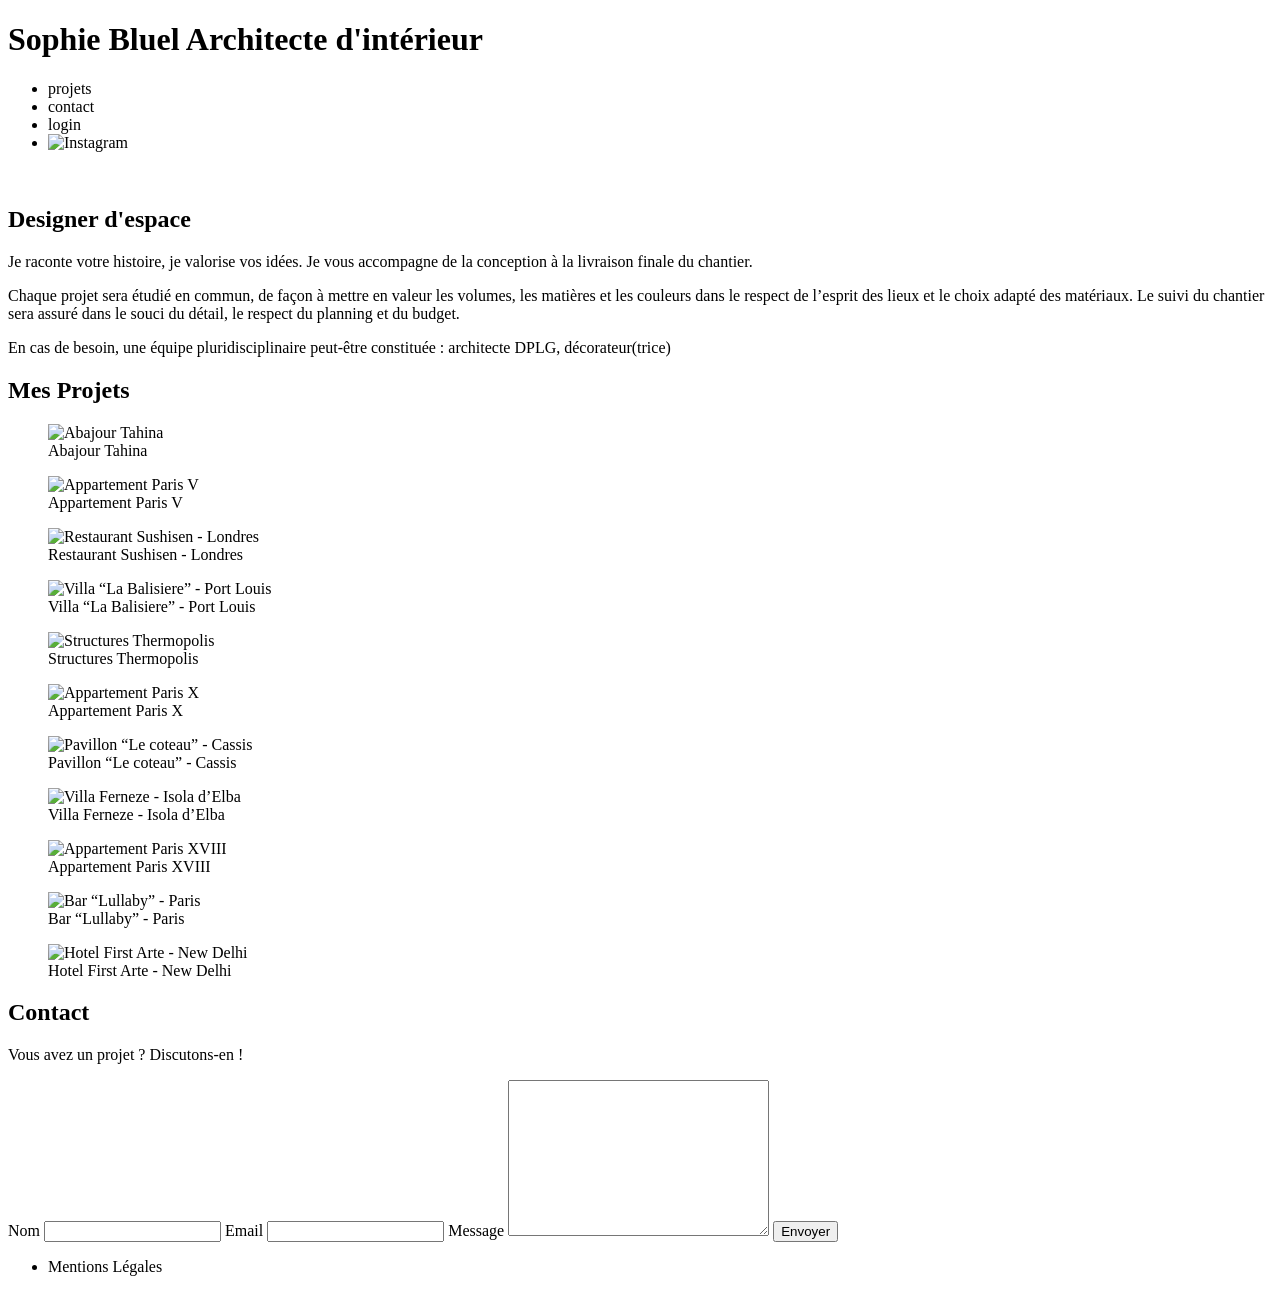
==== FrontEnd/index.html @ a255d17b "implementation des boutons de filtres par categorie" ====
<!DOCTYPE html>
<html lang="fr">
<head>
	<meta charset="UTF-8">
	<title>Sophie Bluel - Architecte d'intérieur</title>
	<meta name="viewport" content="width=device-width, initial-scale=1.0">
	<link rel="preconnect" href="https://fonts.googleapis.com">
	<link rel="preconnect" href="https://fonts.gstatic.com" crossorigin>
	<link href="https://fonts.googleapis.com/css2?family=Syne:wght@700;800&family=Work+Sans&display=swap" rel="stylesheet">
	<meta name="description" content="">
	<link rel="stylesheet" href="./assets/style.css">
	<script src="./api.js" defer></script>
	<script src="./gallery.js" defer></script>
</head>
<body>
<header>
	<h1>Sophie Bluel <span>Architecte d'intérieur</span></h1>
	<nav>
		<ul>
			<li>projets</li>
			<li>contact</li>
			<li>login</li>
			<li><img src="./assets/icons/instagram.png" alt="Instagram"></li>
		</ul>
	</nav>
</header>
<main>
	<section id="introduction">
		<figure>
			<img src="./assets/images/sophie-bluel.png" alt="">
		</figure>
		<article>
			<h2>Designer d'espace</h2>
			<p>Je raconte votre histoire, je valorise vos idées. Je vous accompagne de la conception à la livraison finale du chantier.</p>
			<p>Chaque projet sera étudié en commun, de façon à mettre en valeur les volumes, les matières et les couleurs dans le respect de l’esprit des lieux et le choix adapté des matériaux. Le suivi du chantier sera assuré dans le souci du détail, le respect du planning et du budget.</p>
			<p>En cas de besoin, une équipe pluridisciplinaire peut-être constituée : architecte DPLG, décorateur(trice)</p>
		</article>
	</section>
	<section id="portfolio">
		<h2>Mes Projets</h2>
		<div class="gallery">
			<figure>
				<img src="assets/images/abajour-tahina.png" alt="Abajour Tahina">
				<figcaption>Abajour Tahina</figcaption>
			</figure>
			<figure>
				<img src="assets/images/appartement-paris-v.png" alt="Appartement Paris V">
				<figcaption>Appartement Paris V</figcaption>
			</figure>
			<figure>
				<img src="assets/images/restaurant-sushisen-londres.png" alt="Restaurant Sushisen - Londres">
				<figcaption>Restaurant Sushisen - Londres</figcaption>
			</figure>
			<figure>
				<img src="assets/images/la-balisiere.png" alt="Villa “La Balisiere” - Port Louis">
				<figcaption>Villa “La Balisiere” - Port Louis</figcaption>
			</figure>
			<figure>
				<img src="assets/images/structures-thermopolis.png" alt="Structures Thermopolis">
				<figcaption>Structures Thermopolis</figcaption>
			</figure>
			<figure>
				<img src="assets/images/appartement-paris-x.png" alt="Appartement Paris X">
				<figcaption>Appartement Paris X</figcaption>
			</figure>
			<figure>
				<img src="assets/images/le-coteau-cassis.png" alt="Pavillon “Le coteau” - Cassis">
				<figcaption>Pavillon “Le coteau” - Cassis</figcaption>
			</figure>
			<figure>
				<img src="assets/images/villa-ferneze.png" alt="Villa Ferneze - Isola d’Elba">
				<figcaption>Villa Ferneze - Isola d’Elba</figcaption>
			</figure>
			<figure>
				<img src="assets/images/appartement-paris-xviii.png" alt="Appartement Paris XVIII">
				<figcaption>Appartement Paris XVIII</figcaption>
			</figure>
			<figure>
				<img src="assets/images/bar-lullaby-paris.png" alt="Bar “Lullaby” - Paris">
				<figcaption>Bar “Lullaby” - Paris</figcaption>
			</figure>
			<figure>
				<img src="assets/images/hotel-first-arte-new-delhi.png" alt="Hotel First Arte - New Delhi">
				<figcaption>Hotel First Arte - New Delhi</figcaption>
			</figure>
		</div>
	</section>
	<section id="contact">
		<h2>Contact</h2>
		<p>Vous avez un projet ? Discutons-en !</p>
		<form action="#" method="post">
			<label for="name">Nom</label>
			<input type="text" name="name" id="name">
			<label for="email">Email</label>
			<input type="email" name="email" id="email">
			<label for="message">Message</label>
			<textarea name="message" id="message" cols="30" rows="10"></textarea>
			<input type="submit" value="Envoyer">
		</form>
	</section>
</main>

<footer>
	<nav>
		<ul>
			<li>Mentions Légales</li>
		</ul>
	</nav>
</footer>
</body>
</html>
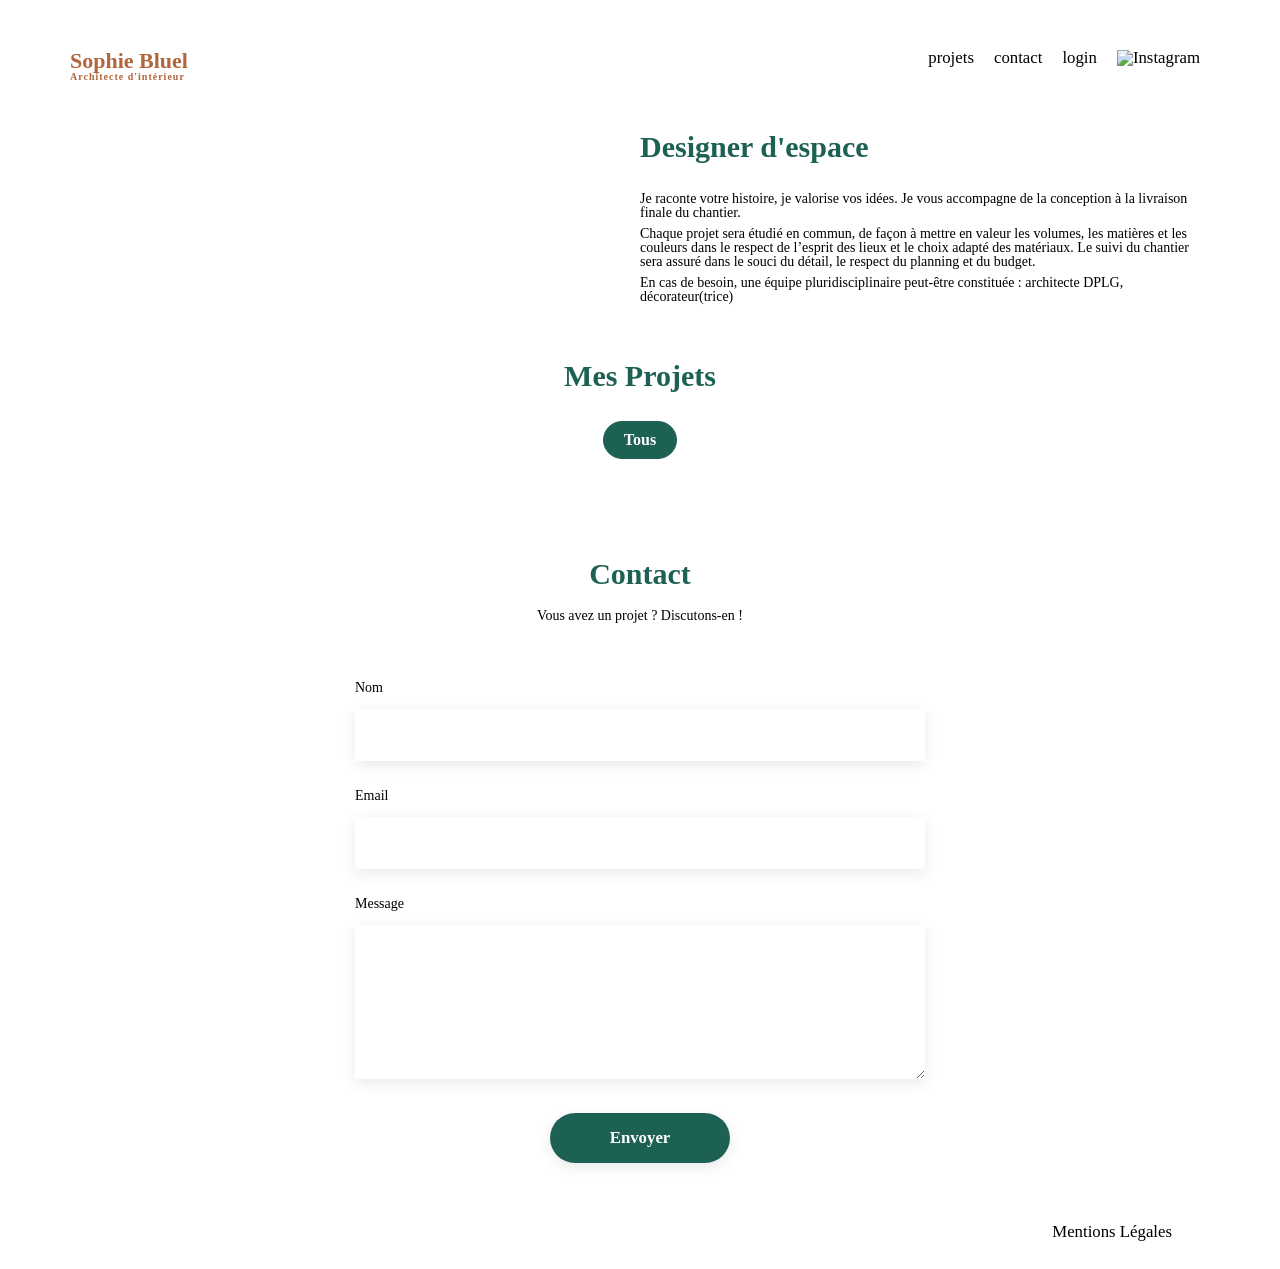
==== commit ccc65a8d: "correction validation et fermeture" ====
--- a/FrontEnd/index.html
+++ b/FrontEnd/index.html
@@ -9,8 +9,8 @@
 	<link href="https://fonts.googleapis.com/css2?family=Syne:wght@700;800&family=Work+Sans&display=swap" rel="stylesheet">
 	<meta name="description" content="">
 	<link rel="stylesheet" href="./assets/style.css">
-	<script src="./api.js" defer></script>
-	<script src="./gallery.js" defer></script>
+	<link rel="stylesheet" href="https://cdnjs.cloudflare.com/ajax/libs/font-awesome/6.2.1/css/all.min.css" crossorigin="anonymous" referrerpolicy="no-referrer" />
+	<script type="module" src="./assets/js/main.js" defer></script>
 </head>
 <body>
 <header>
@@ -19,7 +19,7 @@
 		<ul>
 			<li>projets</li>
 			<li>contact</li>
-			<li>login</li>
+			<li><a href="login.html">login</a></li>
 			<li><img src="./assets/icons/instagram.png" alt="Instagram"></li>
 		</ul>
 	</nav>
@@ -107,5 +107,40 @@
 		</ul>
 	</nav>
 </footer>
+<aside id="modal" class="modal" style="display: none;">
+        <div class="modal-wrapper">
+            <button class="modal-close"><i class="fa-solid fa-xmark"></i></button>
+            
+            <div id="modal-gallery-view">
+                <h3>Galerie photo</h3>
+                <div class="modal-gallery"></div>
+                <hr class="modal-separator">
+                <button id="btn-add-photo" class="modal-btn-primary">Ajouter une photo</button>
+            </div>
+
+            <div id="modal-add-view" style="display: none;">
+                <button class="modal-back"><i class="fa-solid fa-arrow-left"></i></button>
+                <h3>Ajout photo</h3>
+                <form id="form-add-photo">
+                    <div class="upload-container">
+                        <i class="fa-regular fa-image upload-icon"></i>
+                        <label for="image-upload" class="btn-upload">+ Ajouter photo</label>
+                        <input type="file" id="image-upload" accept="image/png, image/jpeg" required hidden>
+                        <p class="upload-info">jpg, png : 4Mo max</p>
+                        <img id="image-preview" src="" alt="Anteprima" style="display: none;">
+                    </div>
+
+                    <label for="photo-title">Titre</label>
+                    <input type="text" id="photo-title" required>
+
+                    <label for="photo-category">Catégorie</label>
+                    <select id="photo-category" required></select>
+
+                    <hr class="modal-separator">
+                    <input type="submit" id="btn-submit-photo" value="Valider" disabled>
+                </form>
+            </div>
+        </div>
+    </aside>
 </body>
 </html>
--- a/FrontEnd/assets/style.css
+++ b/FrontEnd/assets/style.css
@@ -0,0 +1,516 @@
+/* http://meyerweb.com/eric/tools/css/reset/
+   v2.0 | 20110126
+   License: none (public domain)
+*/
+
+html, body, div, span, applet, object, iframe,
+h1, h2, h3, h4, h5, h6, p, blockquote, pre,
+a, abbr, acronym, address, big, cite, code,
+del, dfn, em, img, ins, kbd, q, s, samp,
+small, strike, strong, sub, sup, tt, var,
+b, u, i, center,
+dl, dt, dd, ol, ul, li,
+fieldset, form, label, legend,
+table, caption, tbody, tfoot, thead, tr, th, td,
+article, aside, canvas, details, embed,
+figure, figcaption, footer, header, hgroup,
+menu, nav, output, ruby, section, summary,
+time, mark, audio, video {
+	margin: 0;
+	padding: 0;
+	border: 0;
+	font-size: 100%;
+	font: inherit;
+	vertical-align: baseline;
+}
+/* HTML5 display-role reset for older browsers */
+article, aside, details, figcaption, figure,
+footer, header, hgroup, menu, nav, section {
+	display: block;
+}
+body {
+	line-height: 1;
+}
+ol, ul {
+	list-style: none;
+}
+blockquote, q {
+	quotes: none;
+}
+blockquote:before, blockquote:after,
+q:before, q:after {
+	content: '';
+	content: none;
+}
+table {
+	border-collapse: collapse;
+	border-spacing: 0;
+}
+/* end reset css*/
+body {
+	max-width: 1140px;
+	margin:auto;
+	font-family: 'Work Sans' ;
+	font-size: 14px;
+}
+header {
+	display: flex;
+	justify-content: space-between;
+	margin: 50px 0
+}
+section {
+	margin: 50px 0
+}
+
+h1{
+	display: flex;
+	flex-direction: column;
+	font-family: 'Syne';
+	font-size: 22px;
+	font-weight: 800;
+	color: #B1663C
+}
+
+h1 > span {
+	font-family: 'Work Sans';
+	font-size:10px;
+	letter-spacing: 0.1em;
+;
+}
+
+h2{
+	font-family: 'Syne';
+	font-weight: 700;
+	font-size: 30px;
+	color: #1D6154
+}
+nav ul {
+	display: flex;
+	align-items: center;
+	list-style-type: none;
+
+}
+nav li {
+	padding: 0 10px;
+	font-size: 1.2em;
+}
+
+nav a {
+	text-decoration: none; color: inherit;
+}
+
+li:hover {
+	color: #B1663C;
+}
+
+#introduction {
+	display: flex;
+	align-items: center;
+}
+#introduction figure {
+	flex: 1
+}
+#introduction img {
+	display: block;
+	margin: auto;
+	width: 80%;
+}
+
+#introduction article {
+	flex: 1
+}
+#introduction h2 {
+	margin-bottom: 1em;
+}
+
+#introduction p {
+	margin-bottom: 0.5em;
+}
+#portfolio h2 {
+	text-align: center;
+	margin-bottom: 1em;
+}
+
+/* Stili per i filtri */
+.filter-container {
+    display: flex;
+    justify-content: center;
+    gap: 10px;
+    margin-bottom: 50px;
+}
+
+.filter-btn {
+    font-family: 'Syne';
+    font-weight: 700;
+    font-size: 16px;
+    color: #1D6154;
+    background-color: white;
+    border: 1px solid #1D6154;
+    border-radius: 60px;
+    padding: 9px 20px;
+    cursor: pointer;
+    transition: all 0.3s ease;
+}
+
+.filter-btn:hover,
+.filter-btn.active {
+    color: white;
+    background-color: #1D6154;
+}
+
+.gallery {
+	width: 100%;
+	display: grid;
+	grid-template-columns: 1fr 1fr 1fr;
+	grid-column-gap: 20px;
+	grid-row-gap: 20px;
+}
+
+.gallery img {
+	width: 100%;
+
+}
+
+#login {
+    width: 379px;
+    margin: 150px auto;
+    text-align: center;
+}
+
+#login h2 {
+    margin-bottom: 30px;
+}
+
+#login form {
+    display: flex;
+    flex-direction: column;
+    text-align: left;
+}
+
+#login label {
+    margin: 20px 0 7px 0;
+}
+
+#login input[type="email"],
+#login input[type="password"] {
+    height: 51px;
+    font-size: 1.2em;
+    border: none;
+    box-shadow: 0px 4px 14px rgba(0, 0, 0, 0.09);
+    padding-left: 10px;
+}
+
+#login input[type="submit"] {
+    font-family: 'Syne';
+    font-weight: 700;
+    color: white;
+    background-color: #1D6154;
+    margin: 30px auto 0 auto;
+    width: 180px;
+    height: 36px;
+    text-align: center;
+    border-radius: 60px;
+    border: none;
+    cursor: pointer;
+}
+
+#login a {
+    display: block;
+    text-align: center;
+    color: #3D3D3D;
+    margin-top: 30px;
+    font-size: 14px;
+}
+
+/* --- Barra Admin in alto (Mode édition) --- */
+.admin-bar {
+    background-color: black;
+    color: white;
+    text-align: center;
+    padding: 18px 0;
+    font-family: 'Work Sans', sans-serif;
+    font-size: 16px;
+    display: flex;
+    justify-content: center;
+    align-items: center;
+    gap: 10px;
+    width: 100vw;
+	position: relative;
+    left: 50%;
+    right: 50%;
+    margin-left: -50vw;     /* Rompe i margini del contenitore principale per andare da bordo a bordo */
+    margin-right: -50vw;
+    margin-bottom: 50px;
+}
+
+/* --- Contenitore del Titolo "Mes Projets" + Pulsante "modifier" --- */
+.edit-title-container {
+    display: flex;
+    justify-content: center;
+    align-items: center;
+    gap: 30px;
+    margin-bottom: 50px;
+}
+
+.edit-title-container h2 {
+    margin-bottom: 0; /* Rimuove il margine inferiore predefinito del titolo */
+}
+
+.edit-btn {
+    color: black;
+    text-decoration: none;
+    font-family: 'Work Sans', sans-serif;
+    font-size: 14px;
+    display: flex;
+    align-items: center;
+    gap: 8px;
+    cursor: pointer;
+	padding-bottom: 30px;
+}
+
+.modal {
+    position: fixed;
+    top: 0;
+    left: 0;
+    width: 100%;
+    height: 100%;
+    background-color: rgba(0, 0, 0, 0.3);
+    display: flex;
+    justify-content: center;
+    align-items: center;
+    z-index: 1000;
+}
+
+/* Finestra bianca della modale */
+.modal-wrapper {
+    background-color: #FFFFFF;
+    border-radius: 10px;
+    width: 630px;
+    max-width: 90%;
+    padding: 60px 105px;
+    box-sizing: border-box;
+    position: relative;
+    display: flex;
+    flex-direction: column;
+}
+
+/* Pulsante di chiusura (X) e freccia indietro */
+.modal-close,
+.modal-back {
+    position: absolute;
+    top: 30px;
+    background: none;
+    border: none;
+    font-size: 20px;
+    cursor: pointer;
+    color: #000000;
+}
+
+.modal-close {
+    right: 30px;
+}
+
+.modal-back {
+    left: 30px;
+}
+
+/* Titoli all'interno della modale */
+.modal h3 {
+    font-family: 'Work Sans', sans-serif;
+    font-size: 26px;
+    font-weight: 400;
+    text-align: center;
+    color: #000000;
+    margin-bottom: 45px;
+}
+
+/* Griglia della galleria nella modale */
+.modal-gallery {
+    display: grid;
+    grid-template-columns: repeat(5, 1fr);
+    gap: 10px;
+    row-gap: 25px;
+    max-height: 400px;
+    overflow-y: auto;
+    margin-bottom: 45px;
+}
+
+/* Contenitore della singola miniatura nella modale */
+.modal-gallery figure {
+    position: relative;
+    margin: 0;
+}
+
+.modal-gallery img {
+    width: 100%;
+    height: 100px;
+    object-fit: cover;
+}
+
+/* Icona del cestino per eliminare la foto */
+.modal-gallery .delete-icon {
+    position: absolute;
+    top: 6px;
+    right: 6px;
+    background-color: #000000;
+    color: #FFFFFF;
+    width: 17px;
+    height: 17px;
+    border-radius: 2px;
+    display: flex;
+    justify-content: center;
+    align-items: center;
+    font-size: 9px;
+    cursor: pointer;
+}
+
+/* Linea separatrice */
+.modal-separator {
+    width: 100%;
+    border: none;
+    border-top: 1px solid #B3B3B3;
+    margin-bottom: 38px;
+}
+
+/* Pulsante principale "Ajouter une photo" e "Valider" */
+.modal-btn-primary,
+#btn-submit-photo {
+    font-family: 'Syne', sans-serif;
+    font-weight: 700;
+    font-size: 14px;
+    color: white;
+    background-color: #1D6154;
+    border: none;
+    border-radius: 60px;
+    width: 237px;
+    height: 36px;
+    margin: 0 auto;
+    display: block;
+    cursor: pointer;
+    text-align: center;
+}
+
+#btn-submit-photo:disabled {
+    background-color: #A7A7A7;
+    cursor: not-allowed;
+}
+
+/* Form di caricamento immagini (Vista 2) */
+#form-add-photo {
+    display: flex;
+    flex-direction: column;
+}
+
+.upload-container {
+    background-color: #E8F1F6;
+    border-radius: 3px;
+    height: 169px;
+    display: flex;
+    flex-direction: column;
+    justify-content: center;
+    align-items: center;
+    margin-bottom: 30px;
+    position: relative;
+}
+
+.upload-icon {
+    font-size: 58px;
+    color: #B9C5CC;
+    margin-bottom: 10px;
+}
+
+.btn-upload {
+    background-color: #CBD6DC;
+    color: #306685;
+    font-family: 'Work Sans', sans-serif;
+    font-weight: 500;
+    font-size: 14px;
+    padding: 10px 33px;
+    border-radius: 50px;
+    cursor: pointer;
+    margin-bottom: 7px;
+}
+
+.upload-info {
+    font-size: 10px;
+    color: #444444;
+}
+
+#image-preview {
+    max-height: 100%;
+    max-width: 100%;
+    object-fit: contain;
+    position: absolute;
+}
+
+#form-add-photo label {
+    font-family: 'Work Sans', sans-serif;
+    font-size: 14px;
+    color: #3D3D3D;
+    margin-bottom: 10px;
+}
+
+#form-add-photo input[type="text"],
+#form-add-photo select {
+    height: 51px;
+    border: none;
+    box-shadow: 0px 4px 14px rgba(0, 0, 0, 0.09);
+    margin-bottom: 30px;
+    padding: 0 15px;
+    font-family: 'Work Sans', sans-serif;
+    font-size: 14px;
+    background-color: #FFFFFF;
+}
+
+#contact {
+	width: 50%;
+margin: auto;
+}
+
+#contact > * {
+	text-align: center;
+}
+
+#contact h2{
+	margin-bottom: 20px;
+}
+
+#contact form {
+	text-align: left;
+	margin-top:30px;
+	display: flex;
+	flex-direction: column;
+}
+
+#contact input {
+	height: 50px;
+	font-size: 1.2em;
+	border: none;
+	box-shadow: 0px 4px 14px rgba(0, 0, 0, 0.09);
+}
+
+#contact label {
+	margin: 2em 0 1em 0;
+}
+
+#contact textarea {
+	border: none;
+	box-shadow: 0px 4px 14px rgba(0, 0, 0, 0.09);
+}
+
+input[type="submit"]{
+	font-family: 'Syne';
+	font-weight: 700;
+	color: white;
+	background-color: #1D6154;
+	margin : 2em auto ;
+	width: 180px;
+	text-align: center;
+	border-radius: 60px ;
+}
+
+footer nav ul {
+	display: flex;
+	justify-content: flex-end;
+	margin: 2em
+}
